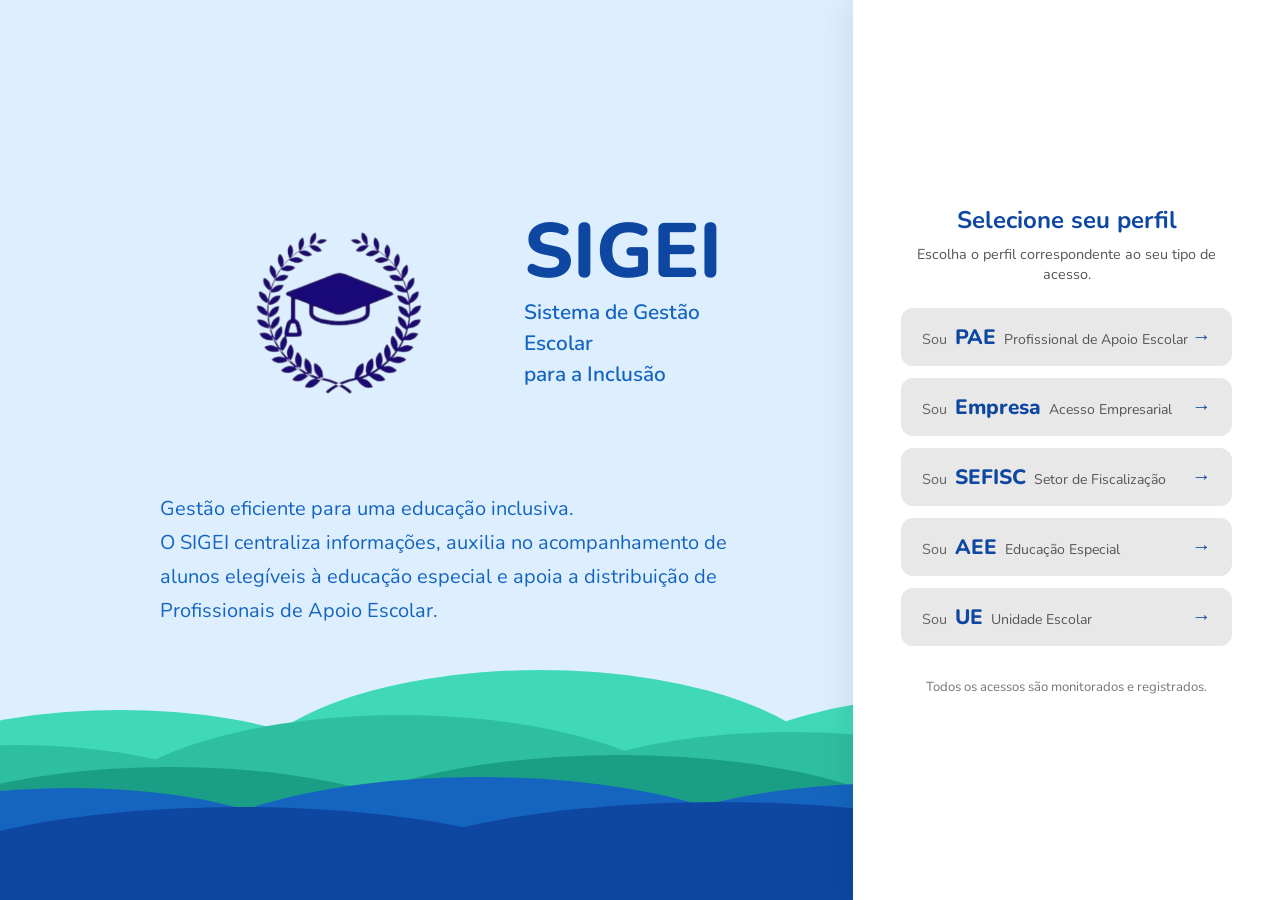
==== painelperfis.html @ 5d095ba8 "Versão inicial do SIGEI" ====
<!DOCTYPE html>
<html lang="pt-BR">

<head>
  <meta charset="UTF-8">
  <meta name="viewport" content="width=device-width, initial-scale=1.0">
  <title>SIGEI — Seleção de Perfil</title>
  <link href="https://fonts.googleapis.com/css2?family=Nunito:wght@400;600;700;800&display=swap" rel="stylesheet">
  <style>
    * { box-sizing: border-box; }

    body {
      margin: 0;
      padding: 0;
      font-family: 'Nunito', 'Segoe UI', Tahoma, Geneva, Verdana, sans-serif;
      background-color: #ddeeff;
      min-height: 100vh;
      position: relative;
      overflow-x: hidden;
    }

    .bg-svg {
      position: fixed;
      bottom: 0;
      left: 0;
      width: 100%;
      height: 100%;
      z-index: 0;
      pointer-events: none;
    }

    .container {
      position: relative;
      z-index: 1;
      display: flex;
      width: 100%;
      min-height: 100vh;
      align-items: stretch;
    }

    /* ---- LADO ESQUERDO ---- */
    .caixa.esquerda {
      flex: 1;
      display: flex;
      flex-direction: column;
      justify-content: center;
      align-items: flex-start;
      text-align: left;
      padding: 60px 80px 120px 160px;
      margin-top: -80px;
    }

    .logo-bloco {
      display: flex;
      align-items: center;
      gap: 24px;
      margin-bottom: 20px;
    }

    .logo {
      width: 340px;
      height: auto;
      display: block;
      flex-shrink: 0;
    }

    .logo-texto h1 {
      color: #0d47a1;
      font-size: 4.8rem;
      font-weight: 800;
      margin: 0 0 6px 0;
      line-height: 1;
    }

    .logo-texto span {
      color: #1565c0;
      font-size: 1.3rem;
      font-weight: 600;
      display: block;
      line-height: 1.5;
    }

    .caixa.esquerda p {
      color: #1565c0;
      font-size: 1.25rem;
      line-height: 1.7;
      max-width: 600px;
      margin: 0;
    }

    /* ---- LADO DIREITO ---- */
    .caixa.direita {
      flex: 0 0 33.333vw;
      display: flex;
      flex-direction: column;
      justify-content: center;
      background-color: #ffffff;
      padding: 60px 48px;
      box-shadow: -6px 0 32px rgba(0, 0, 0, 0.08);
    }

    .section-label {
      color: #0d47a1;
      font-size: 1.5rem;
      font-weight: bold;
      text-align: center;
      margin-top: 0;
      margin-bottom: 8px;
    }

    .section-sub {
      color: #555;
      font-size: 0.9rem;
      text-align: center;
      margin-top: 0;
      margin-bottom: 24px;
    }

    .footer-note {
      color: #757575;
      font-size: 0.82rem;
      text-align: center;
      margin-top: 20px;
      margin-bottom: 0;
    }

    /* ---- LINKS DE PERFIL ---- */
    .profile-link {
      display: flex;
      justify-content: space-between;
      align-items: center;
      background-color: #e8e8e8;
      padding: 14px 20px;
      margin-bottom: 12px;
      border-radius: 12px;
      text-decoration: none;
      transition: all 0.2s ease-in-out;
      border: 1px solid transparent;
    }

    .profile-info {
      display: flex;
      gap: 8px;
      align-items: baseline;
    }

    .profile-prefix {
      font-size: 0.9rem;
      color: #666666;
    }

    .profile-name {
      font-weight: 800;
      font-size: 1.3rem;
      color: #0d47a1;
    }

    .profile-desc {
      font-size: 0.88rem;
      color: #555555;
    }

    .arrow {
      color: #0d47a1;
      font-weight: bold;
      font-size: 1.2rem;
      transition: transform 0.2s ease;
    }

    .profile-link:hover {
      background-color: #0d47a1;
      transform: translateX(4px);
    }

    .profile-link:hover .profile-prefix,
    .profile-link:hover .profile-name,
    .profile-link:hover .profile-desc,
    .profile-link:hover .arrow {
      color: #ffffff;
    }

    @media (max-width: 768px) {
      .container {
        flex-direction: column;
      }

      .caixa.esquerda {
        padding: 40px 24px;
      }

      .caixa.direita {
        flex: none;
        width: 100%;
        padding: 40px 24px;
        box-shadow: none;
      }
    }
  </style>
</head>

<body>

  <svg class="bg-svg" viewBox="0 0 1440 900" xmlns="http://www.w3.org/2000/svg" preserveAspectRatio="xMidYMax slice">
    <rect width="1440" height="900" fill="#ddeeff"/>
    <ellipse cx="200" cy="820" rx="280" ry="110" fill="#40d9b8"/>
    <ellipse cx="620" cy="790" rx="300" ry="120" fill="#40d9b8"/>
    <ellipse cx="1050" cy="810" rx="290" ry="115" fill="#40d9b8"/>
    <ellipse cx="1380" cy="830" rx="220" ry="105" fill="#40d9b8"/>
    <rect x="0" y="820" width="1440" height="80" fill="#40d9b8"/>
    <ellipse cx="100" cy="845" rx="260" ry="100" fill="#2ebfa0"/>
    <ellipse cx="480" cy="830" rx="310" ry="115" fill="#2ebfa0"/>
    <ellipse cx="870" cy="840" rx="295" ry="108" fill="#2ebfa0"/>
    <ellipse cx="1260" cy="835" rx="270" ry="110" fill="#2ebfa0"/>
    <rect x="0" y="845" width="1440" height="55" fill="#2ebfa0"/>
    <ellipse cx="250" cy="862" rx="300" ry="95" fill="#1a9e85"/>
    <ellipse cx="700" cy="855" rx="320" ry="100" fill="#1a9e85"/>
    <ellipse cx="1150" cy="860" rx="300" ry="95" fill="#1a9e85"/>
    <rect x="0" y="862" width="1440" height="38" fill="#1a9e85"/>
    <ellipse cx="150" cy="878" rx="270" ry="90" fill="#1565c0"/>
    <ellipse cx="560" cy="872" rx="310" ry="95" fill="#1565c0"/>
    <ellipse cx="980" cy="875" rx="300" ry="92" fill="#1565c0"/>
    <ellipse cx="1380" cy="873" rx="240" ry="88" fill="#1565c0"/>
    <rect x="0" y="878" width="1440" height="22" fill="#1565c0"/>
    <ellipse cx="320" cy="895" rx="350" ry="88" fill="#0d47a1"/>
    <ellipse cx="800" cy="892" rx="370" ry="90" fill="#0d47a1"/>
    <ellipse cx="1300" cy="895" rx="320" ry="85" fill="#0d47a1"/>
    <rect x="0" y="892" width="1440" height="8" fill="#0d47a1"/>
  </svg>

  <section class="container">
    <div class="caixa esquerda">
      <div class="logo-bloco">
        <img src="assets/imgs/logo.png" alt="Logo SIGEI" class="logo">
        <div class="logo-texto">
          <h1>SIGEI</h1>
          <span>Sistema de Gestão Escolar<br>para a Inclusão</span>
        </div>
      </div>
      <p>Gestão eficiente para uma educação inclusiva.<br>O SIGEI centraliza informações, auxilia no acompanhamento de alunos elegíveis à educação especial e apoia a distribuição de Profissionais de Apoio Escolar.</p>
    </div>

    <div class="caixa direita">
      <p class="section-label">Selecione seu perfil</p>
      <p class="section-sub">Escolha o perfil correspondente ao seu tipo de acesso.</p>

      <a href="views/login.php" class="profile-link">
        <div class="profile-info">
          <span class="profile-prefix">Sou</span>
          <span class="profile-name">PAE</span>
          <span class="profile-desc">Profissional de Apoio Escolar</span>
        </div>
        <span class="arrow">&#8594;</span>
      </a>

      <a href="views/login.php" class="profile-link">
        <div class="profile-info">
          <span class="profile-prefix">Sou</span>
          <span class="profile-name">Empresa</span>
          <span class="profile-desc">Acesso Empresarial</span>
        </div>
        <span class="arrow">&#8594;</span>
      </a>

      <a href="views/login.php" class="profile-link">
        <div class="profile-info">
          <span class="profile-prefix">Sou</span>
          <span class="profile-name">SEFISC</span>
          <span class="profile-desc">Setor de Fiscalização</span>
        </div>
        <span class="arrow">&#8594;</span>
      </a>

      <a href="views/login.php" class="profile-link">
        <div class="profile-info">
          <span class="profile-prefix">Sou</span>
          <span class="profile-name">AEE</span>
          <span class="profile-desc">Educação Especial</span>
        </div>
        <span class="arrow">&#8594;</span>
      </a>

      <a href="views/login.php" class="profile-link">
        <div class="profile-info">
          <span class="profile-prefix">Sou</span>
          <span class="profile-name">UE</span>
          <span class="profile-desc">Unidade Escolar</span>
        </div>
        <span class="arrow">&#8594;</span>
      </a>

      <p class="footer-note">Todos os acessos são monitorados e registrados.</p>
    </div>
  </section>
</body>
</html>
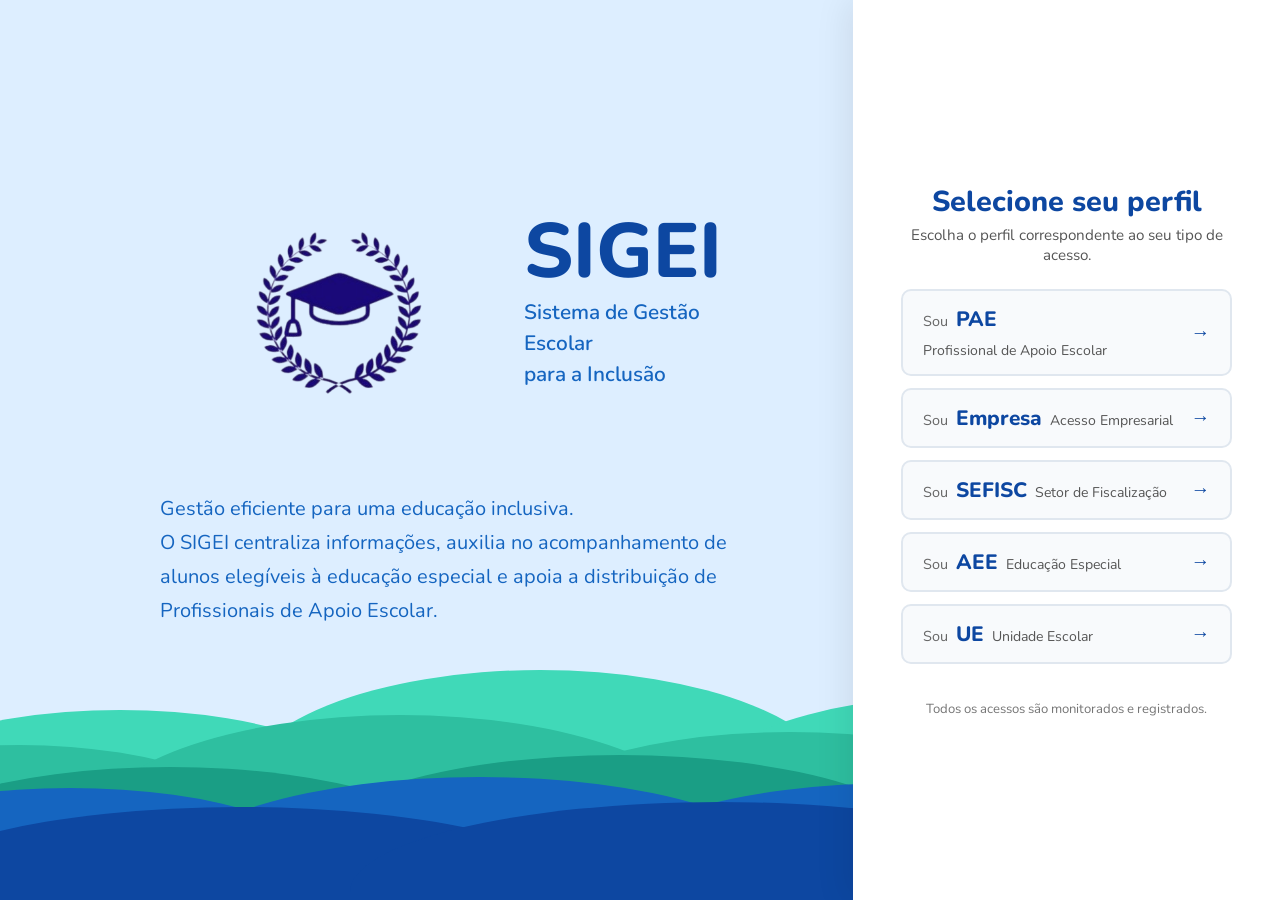
==== commit 48b5b9ea: "Tela responsiva painel" ====
--- a/painelperfis.html
+++ b/painelperfis.html
@@ -7,6 +7,7 @@
   <title>SIGEI — Seleção de Perfil</title>
   <link href="https://fonts.googleapis.com/css2?family=Nunito:wght@400;600;700;800&display=swap" rel="stylesheet">
   <style>
+    /* ===== RESET E BASE ===== */
     * { box-sizing: border-box; }
 
     body {
@@ -38,7 +39,7 @@
       align-items: stretch;
     }
 
-    /* ---- LADO ESQUERDO ---- */
+    /* ===== LADO ESQUERDO (IGUAL AO LOGIN) ===== */
     .caixa.esquerda {
       flex: 1;
       display: flex;
@@ -88,7 +89,7 @@
       margin: 0;
     }
 
-    /* ---- LADO DIREITO ---- */
+    /* ===== LADO DIREITO (IGUAL AO LOGIN) ===== */
     .caixa.direita {
       flex: 0 0 33.333vw;
       display: flex;
@@ -101,47 +102,46 @@
 
     .section-label {
       color: #0d47a1;
-      font-size: 1.5rem;
-      font-weight: bold;
+      font-size: 1.8rem;
+      font-weight: 800;
       text-align: center;
-      margin-top: 0;
-      margin-bottom: 8px;
+      margin: 0 0 4px 0;
     }
 
     .section-sub {
       color: #555;
-      font-size: 0.9rem;
+      font-size: 0.95rem;
       text-align: center;
-      margin-top: 0;
-      margin-bottom: 24px;
+      margin: 0 0 24px 0;
     }
 
     .footer-note {
       color: #757575;
       font-size: 0.82rem;
       text-align: center;
-      margin-top: 20px;
+      margin-top: 24px;
       margin-bottom: 0;
     }
 
-    /* ---- LINKS DE PERFIL ---- */
+    /* ===== LINKS DE PERFIL (ESTILO ADAPTADO) ===== */
     .profile-link {
       display: flex;
       justify-content: space-between;
       align-items: center;
-      background-color: #e8e8e8;
+      background-color: #f8fafc;
       padding: 14px 20px;
       margin-bottom: 12px;
-      border-radius: 12px;
+      border-radius: 10px;
       text-decoration: none;
       transition: all 0.2s ease-in-out;
-      border: 1px solid transparent;
+      border: 2px solid #e0e7ef;
     }
 
     .profile-info {
       display: flex;
       gap: 8px;
       align-items: baseline;
+      flex-wrap: wrap;
     }
 
     .profile-prefix {
@@ -165,10 +165,13 @@
       font-weight: bold;
       font-size: 1.2rem;
       transition: transform 0.2s ease;
+      flex-shrink: 0;
+      margin-left: 10px;
     }
 
     .profile-link:hover {
       background-color: #0d47a1;
+      border-color: #0d47a1;
       transform: translateX(4px);
     }
 
@@ -179,20 +182,131 @@
       color: #ffffff;
     }
 
+    /* ===== RESPONSIVO (MESMO DO LOGIN) ===== */
+    @media (max-width: 1024px) {
+      .caixa.esquerda {
+        padding: 40px 48px 80px 80px;
+      }
+
+      .logo {
+        width: 260px;
+      }
+
+      .logo-texto h1 {
+        font-size: 3.8rem;
+      }
+    }
+
     @media (max-width: 768px) {
       .container {
         flex-direction: column;
       }
 
       .caixa.esquerda {
-        padding: 40px 24px;
+        padding: 40px 24px 60px 24px;
+        margin-top: 0;
+        align-items: center;
+        text-align: center;
+      }
+
+      .caixa.esquerda p {
+        max-width: 100%;
+      }
+
+      .logo-bloco {
+        flex-direction: column;
+        align-items: center;
+        text-align: center;
+      }
+
+      .logo {
+        width: 200px;
+      }
+
+      .logo-texto h1 {
+        font-size: 3rem;
+      }
+
+      .logo-texto span {
+        font-size: 1.1rem;
       }
 
       .caixa.direita {
         flex: none;
         width: 100%;
-        padding: 40px 24px;
-        box-shadow: none;
+        padding: 40px 28px;
+        box-shadow: 0 -6px 32px rgba(0, 0, 0, 0.06);
+      }
+
+      .profile-link {
+        padding: 12px 16px;
+      }
+
+      .profile-name {
+        font-size: 1.1rem;
+      }
+
+      .profile-desc {
+        font-size: 0.82rem;
+      }
+    }
+
+    @media (max-width: 480px) {
+      .caixa.esquerda {
+        padding: 24px 16px 40px 16px;
+      }
+
+      .logo {
+        width: 160px;
+      }
+
+      .logo-texto h1 {
+        font-size: 2.5rem;
+      }
+
+      .logo-texto span {
+        font-size: 0.9rem;
+      }
+
+      .caixa.esquerda p {
+        font-size: 1rem;
+      }
+
+      .caixa.direita {
+        padding: 28px 20px;
+      }
+
+      .section-label {
+        font-size: 1.5rem;
+      }
+
+      .section-sub {
+        font-size: 0.85rem;
+      }
+
+      .profile-link {
+        padding: 10px 14px;
+        margin-bottom: 10px;
+      }
+
+      .profile-info {
+        gap: 4px;
+      }
+
+      .profile-name {
+        font-size: 1rem;
+      }
+
+      .profile-desc {
+        font-size: 0.75rem;
+      }
+
+      .profile-prefix {
+        font-size: 0.8rem;
+      }
+
+      .arrow {
+        font-size: 1rem;
       }
     }
   </style>
@@ -200,6 +314,7 @@
 
 <body>
 
+  <!-- ===== SVG DE FUNDO ===== -->
   <svg class="bg-svg" viewBox="0 0 1440 900" xmlns="http://www.w3.org/2000/svg" preserveAspectRatio="xMidYMax slice">
     <rect width="1440" height="900" fill="#ddeeff"/>
     <ellipse cx="200" cy="820" rx="280" ry="110" fill="#40d9b8"/>
@@ -227,7 +342,10 @@
     <rect x="0" y="892" width="1440" height="8" fill="#0d47a1"/>
   </svg>
 
+  <!-- ===== CONTAINER PRINCIPAL ===== -->
   <section class="container">
+    
+    <!-- LADO ESQUERDO -->
     <div class="caixa esquerda">
       <div class="logo-bloco">
         <img src="assets/imgs/logo.png" alt="Logo SIGEI" class="logo">
@@ -239,8 +357,10 @@
       <p>Gestão eficiente para uma educação inclusiva.<br>O SIGEI centraliza informações, auxilia no acompanhamento de alunos elegíveis à educação especial e apoia a distribuição de Profissionais de Apoio Escolar.</p>
     </div>
 
+    <!-- LADO DIREITO (PERFIS) -->
     <div class="caixa direita">
-      <p class="section-label">Selecione seu perfil</p>
+      
+      <h2 class="section-label">Selecione seu perfil</h2>
       <p class="section-sub">Escolha o perfil correspondente ao seu tipo de acesso.</p>
 
       <a href="views/login.php" class="profile-link">
@@ -290,6 +410,8 @@
 
       <p class="footer-note">Todos os acessos são monitorados e registrados.</p>
     </div>
+
   </section>
+
 </body>
-</html>
+</html>
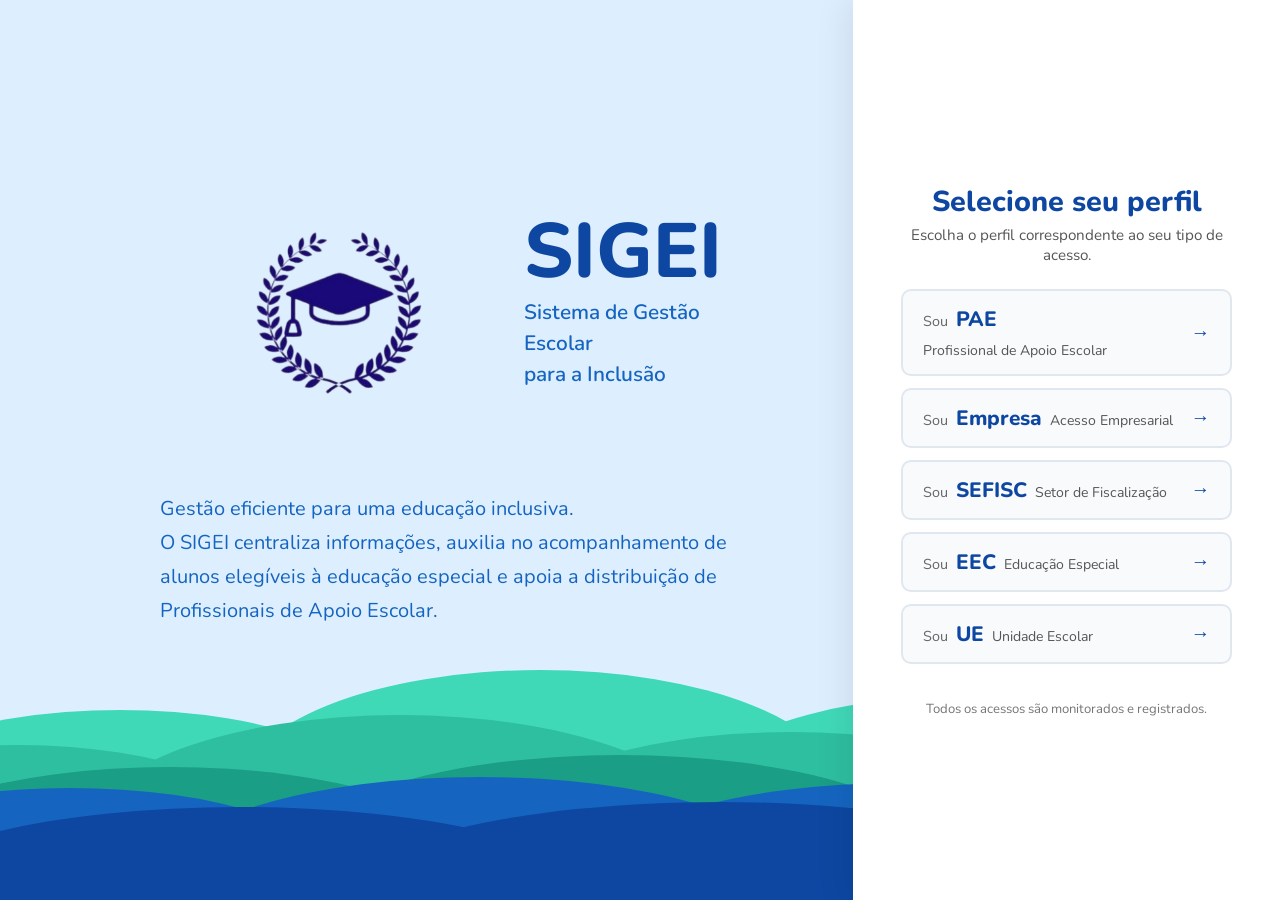
==== commit d0985538: "EU MUDEI A NOMENCLATURA CORRETA" ====
--- a/painelperfis.html
+++ b/painelperfis.html
@@ -10,6 +10,8 @@
     /* ===== RESET E BASE ===== */
     * { box-sizing: border-box; }
 
+
+    
     body {
       margin: 0;
       padding: 0;
@@ -393,7 +395,7 @@
       <a href="views/login.php" class="profile-link">
         <div class="profile-info">
           <span class="profile-prefix">Sou</span>
-          <span class="profile-name">AEE</span>
+          <span class="profile-name">EEC</span>
           <span class="profile-desc">Educação Especial</span>
         </div>
         <span class="arrow">&#8594;</span>
